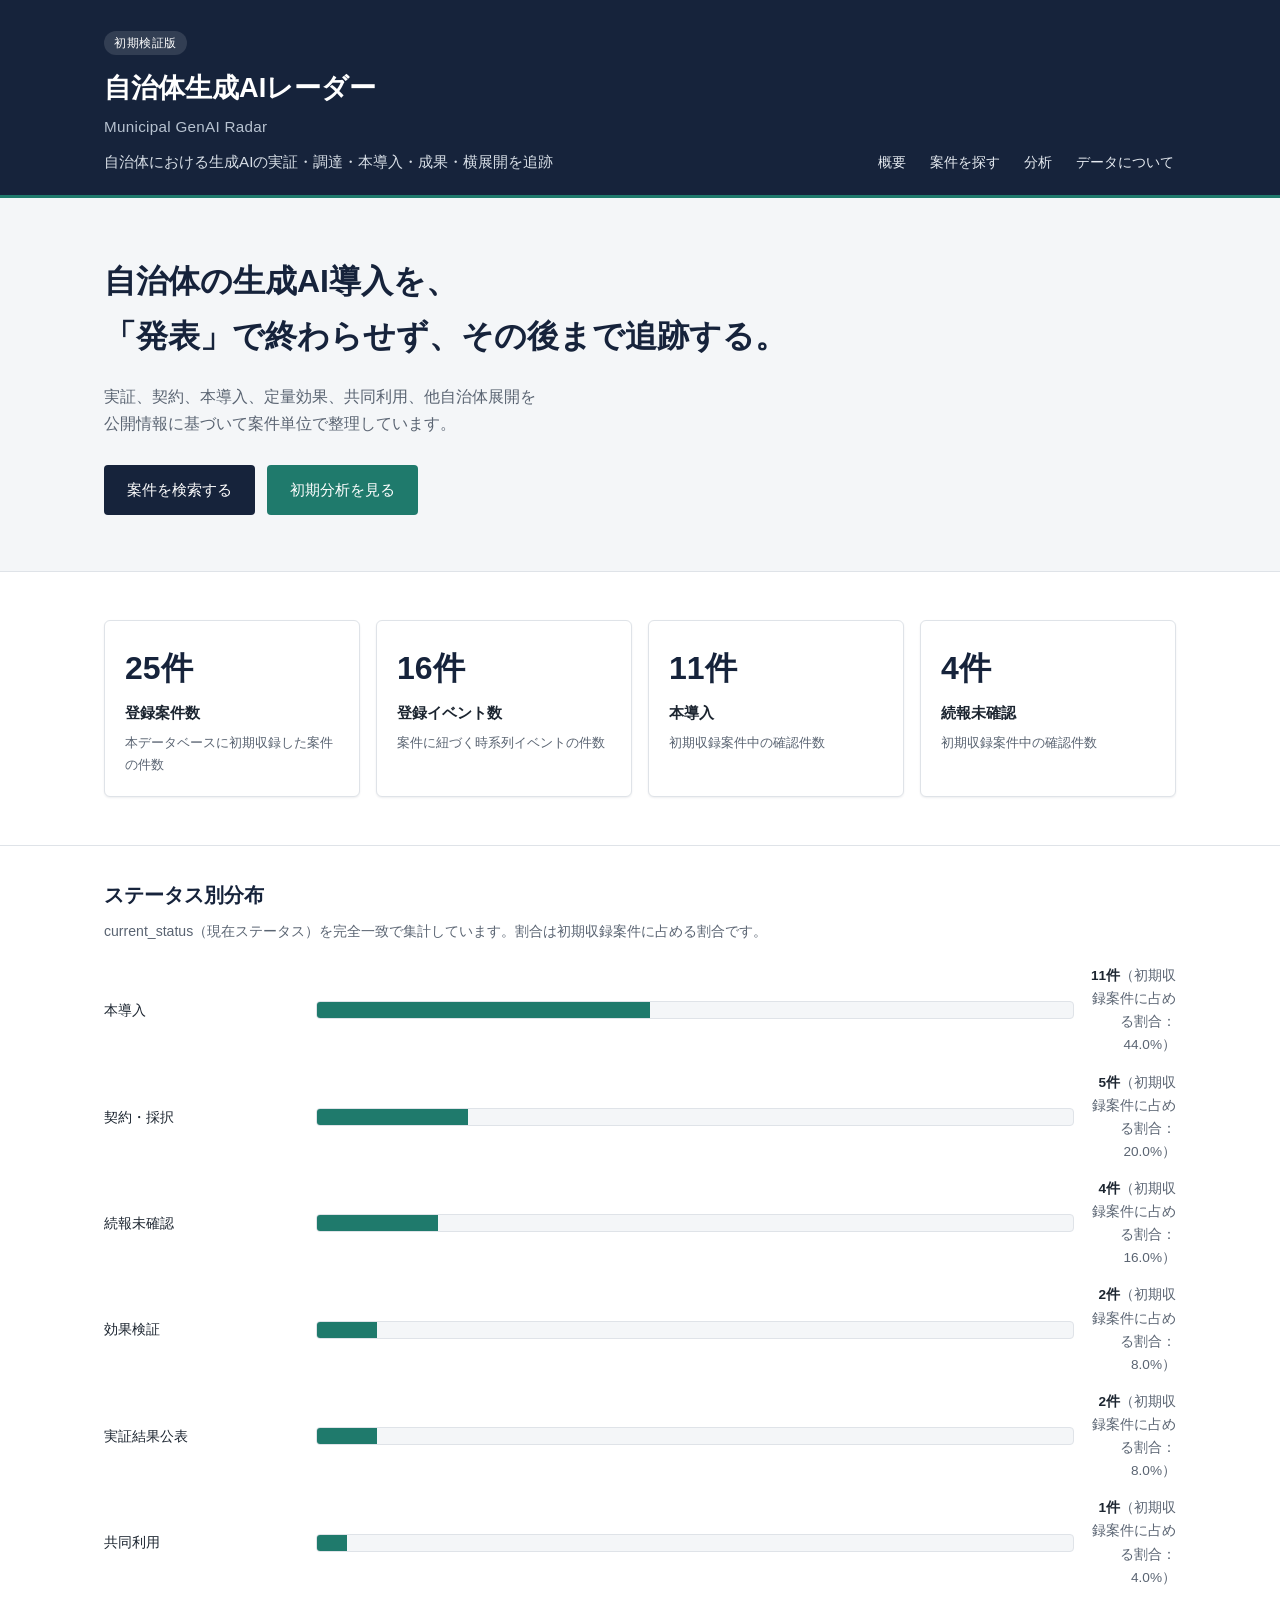
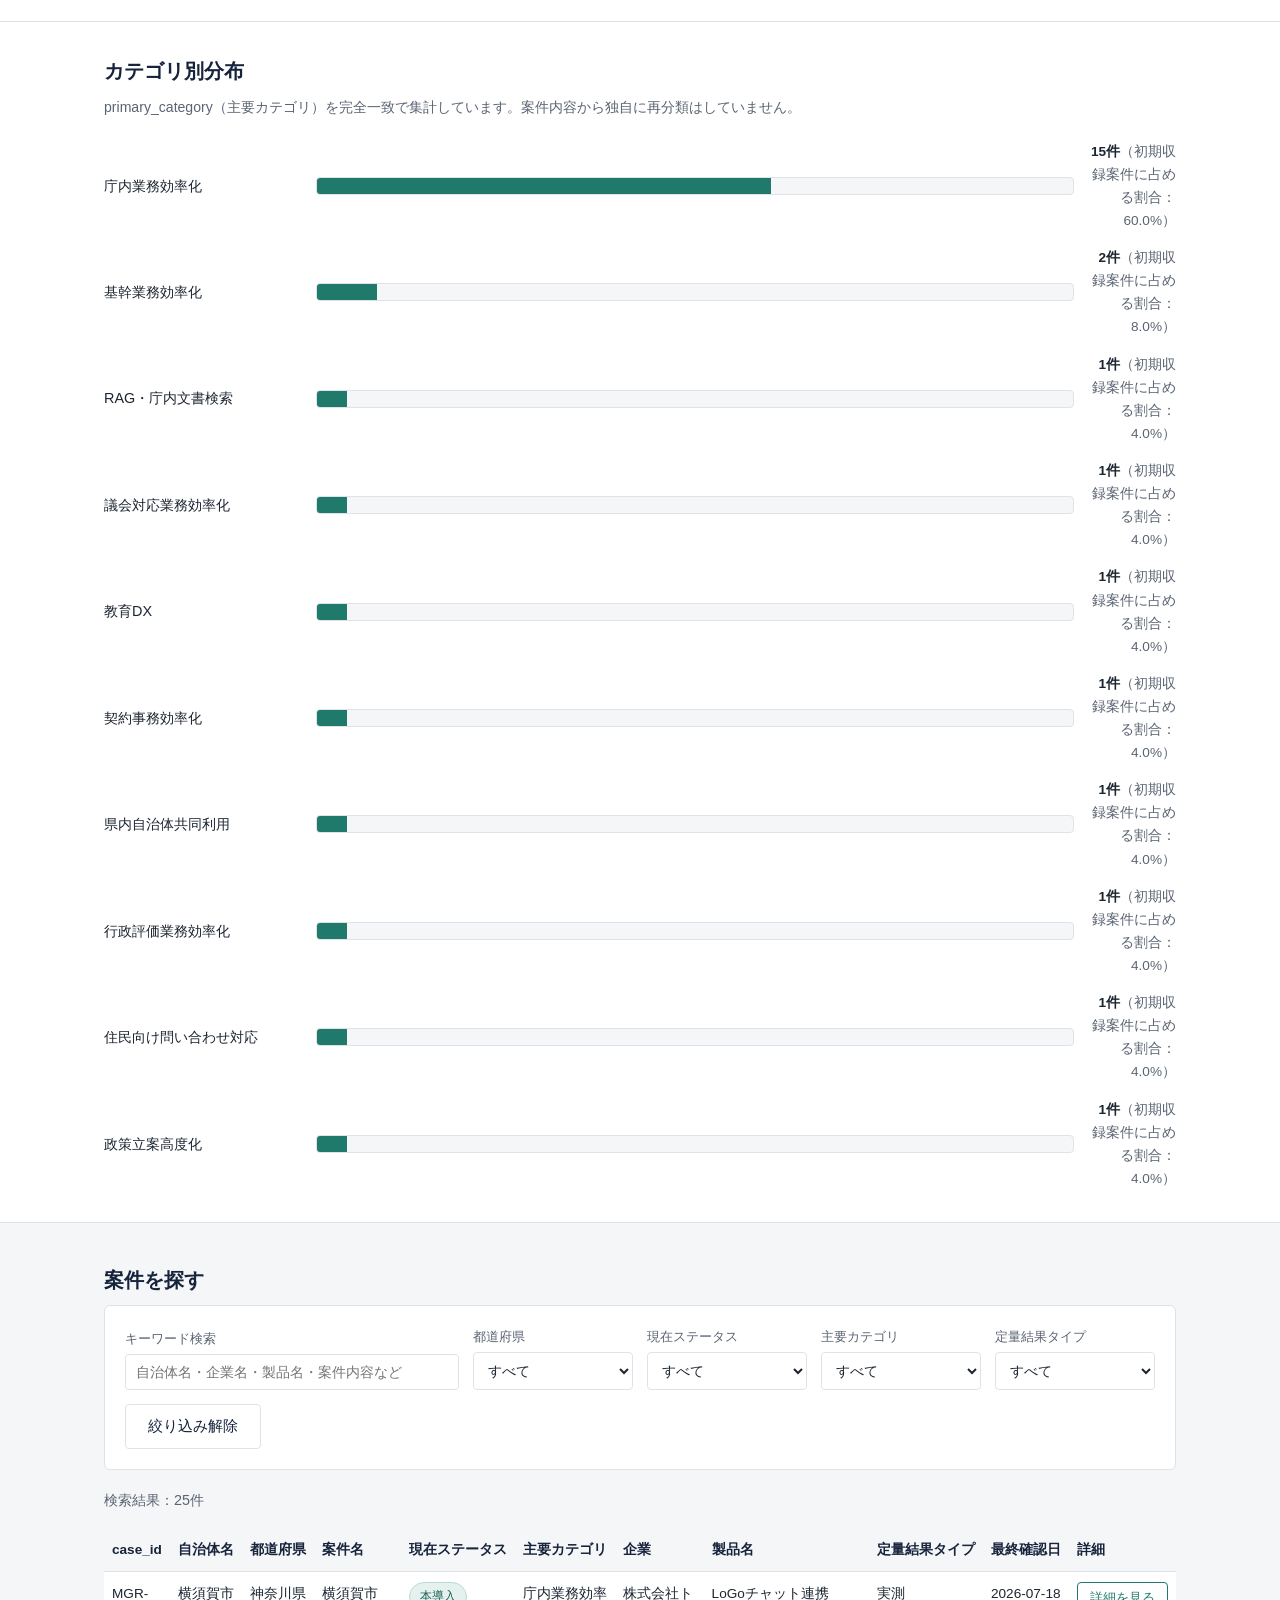
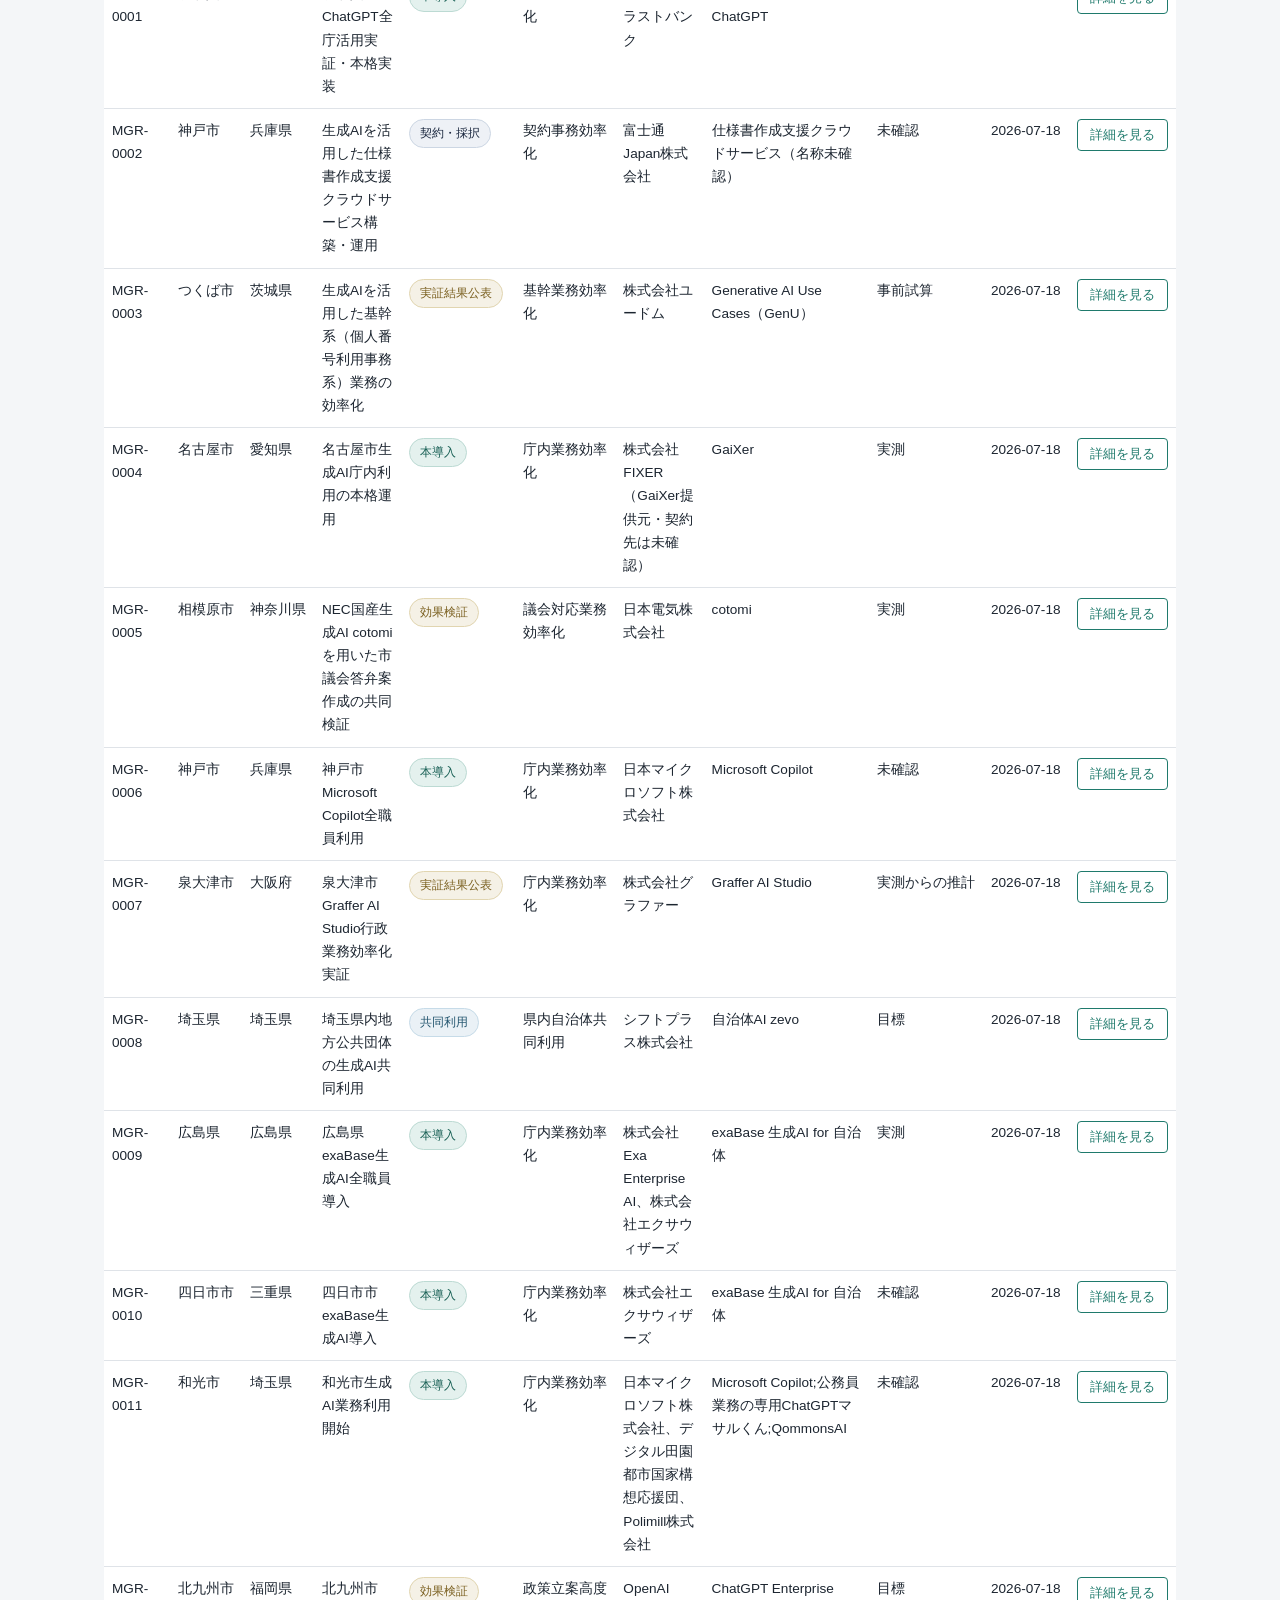
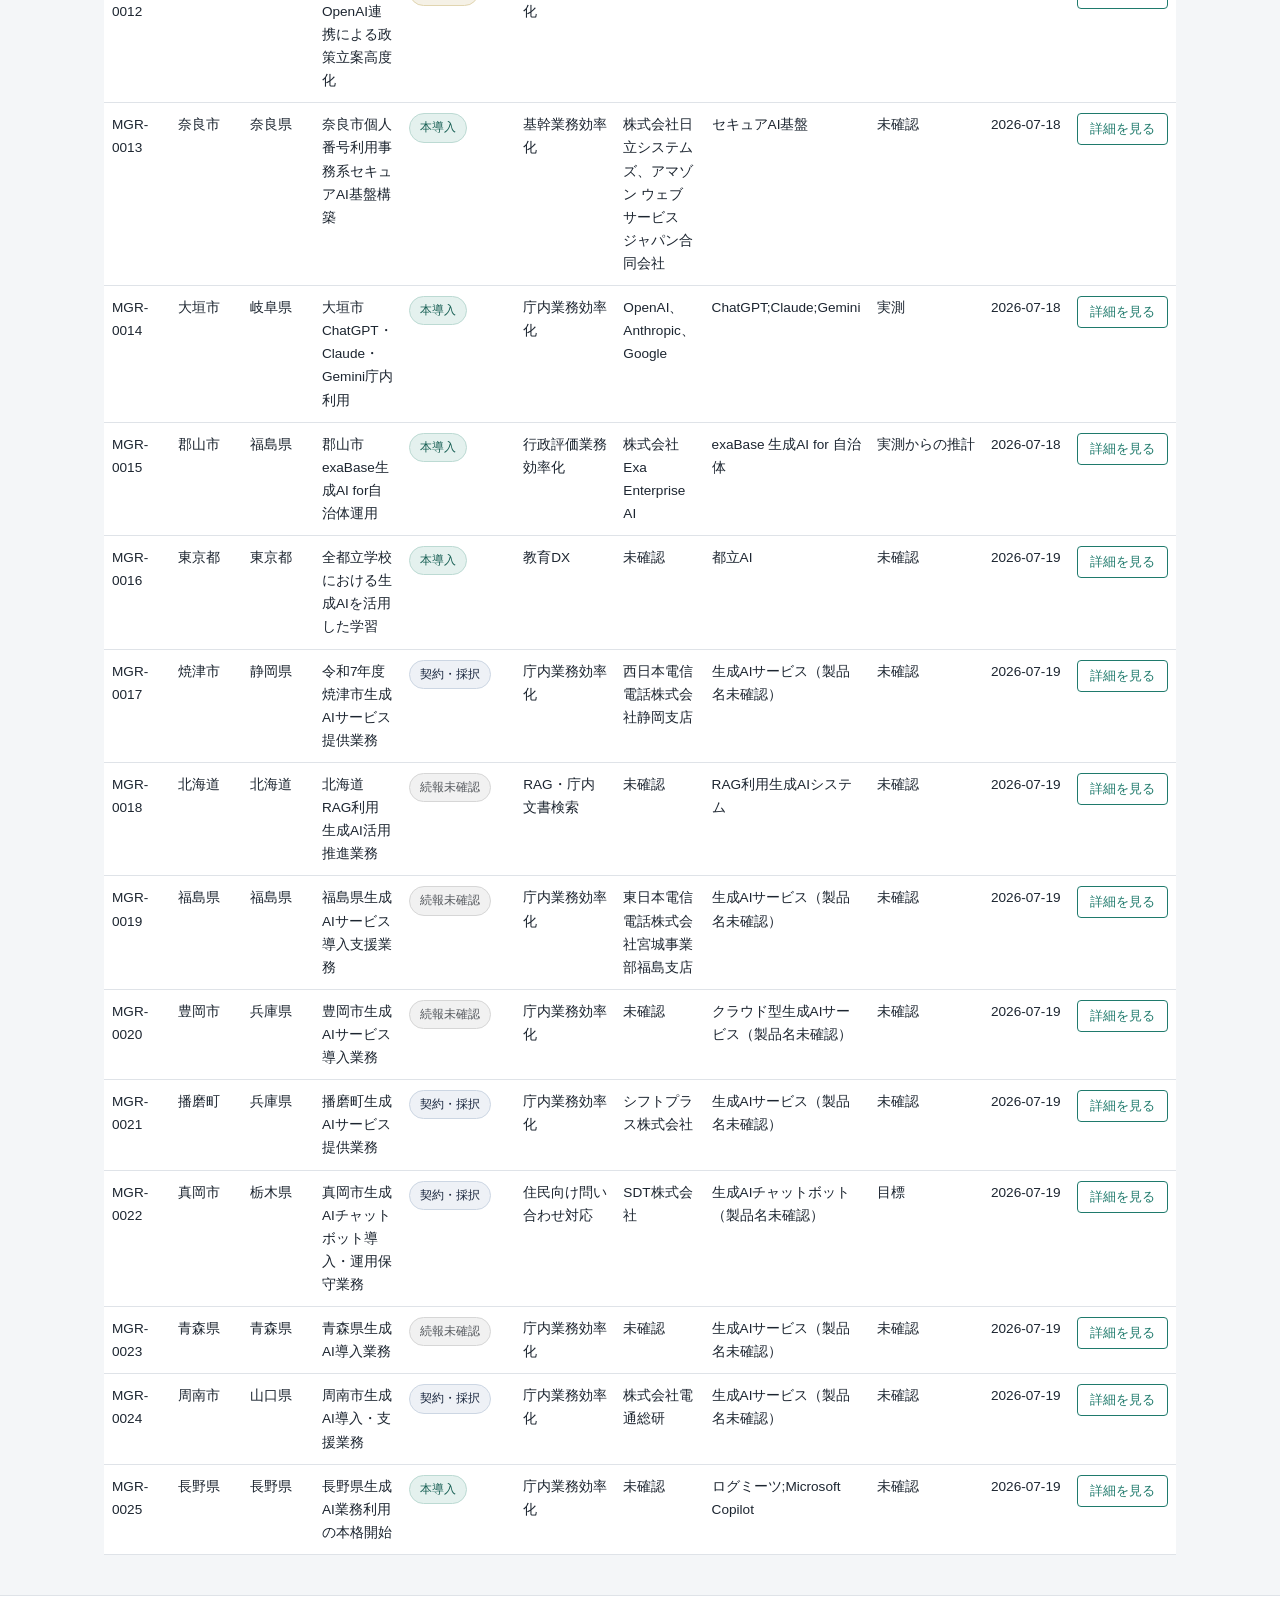
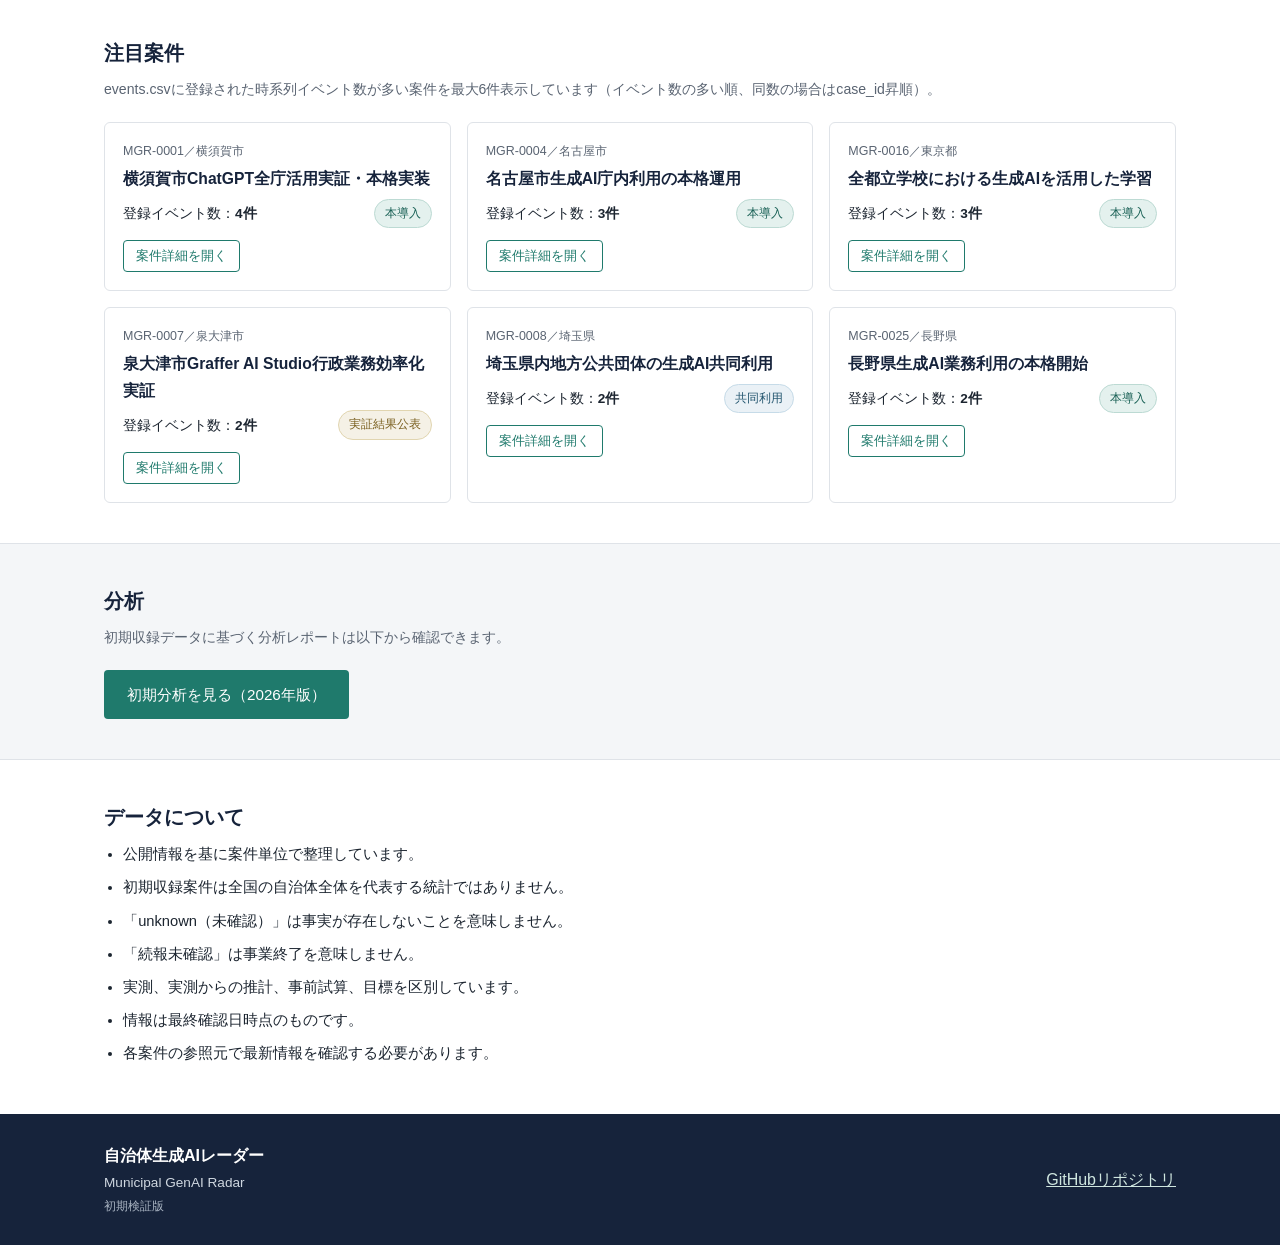
==== index.html @ 3db0f99a "Build initial municipal GenAI radar website" ====
<!DOCTYPE html>
<html lang="ja">
<head>
<meta charset="UTF-8">
<meta name="viewport" content="width=device-width, initial-scale=1.0">
<title>自治体生成AIレーダー（Municipal GenAI Radar）｜初期検証版</title>
<meta name="description" content="日本の自治体における生成AIの実証・調達・契約・本導入・定量効果・共同利用・続報を案件単位で追跡する公開データベース（初期検証版）">
<link rel="stylesheet" href="styles.css">
</head>
<body>

<a class="skip-link" href="#main">本文へスキップ</a>

<header class="site-header">
  <div class="header-inner">
    <div class="brand">
      <p class="brand-badge">初期検証版</p>
      <h1 class="brand-title">自治体生成AIレーダー</h1>
      <p class="brand-title-en">Municipal GenAI Radar</p>
      <p class="brand-subtitle">自治体における生成AIの実証・調達・本導入・成果・横展開を追跡</p>
    </div>
    <nav class="site-nav" aria-label="ページ内リンク">
      <ul>
        <li><a href="#overview">概要</a></li>
        <li><a href="#search">案件を探す</a></li>
        <li><a href="#analysis">分析</a></li>
        <li><a href="#about-data">データについて</a></li>
      </ul>
    </nav>
  </div>
</header>

<main id="main">

  <section class="hero" id="overview" aria-label="ヒーローエリア">
    <div class="section-inner">
      <h2 class="hero-heading">自治体の生成AI導入を、<br>「発表」で終わらせず、その後まで追跡する。</h2>
      <p class="hero-lead">実証、契約、本導入、定量効果、共同利用、他自治体展開を<br class="hero-lead-break">公開情報に基づいて案件単位で整理しています。</p>
      <div class="hero-actions">
        <a href="#search" class="btn btn-primary">案件を検索する</a>
        <a href="reports/2026-initial-analysis.md" class="btn btn-secondary">初期分析を見る</a>
      </div>
    </div>
  </section>

  <section class="summary" aria-label="サマリーカード">
    <div class="section-inner">
      <div class="status-banner" id="load-status" role="status" aria-live="polite">データを読み込んでいます</div>
      <div class="summary-grid" id="summary-grid" hidden>
        <div class="summary-card">
          <p class="summary-number" id="summary-case-count">–</p>
          <p class="summary-label">登録案件数</p>
          <p class="summary-desc">本データベースに初期収録した案件の件数</p>
        </div>
        <div class="summary-card">
          <p class="summary-number" id="summary-event-count">–</p>
          <p class="summary-label">登録イベント数</p>
          <p class="summary-desc">案件に紐づく時系列イベントの件数</p>
        </div>
        <div class="summary-card">
          <p class="summary-number" id="summary-adopted-count">–</p>
          <p class="summary-label">本導入</p>
          <p class="summary-desc">初期収録案件中の確認件数</p>
        </div>
        <div class="summary-card">
          <p class="summary-number" id="summary-unconfirmed-count">–</p>
          <p class="summary-label">続報未確認</p>
          <p class="summary-desc">初期収録案件中の確認件数</p>
        </div>
      </div>
    </div>
  </section>

  <section class="distribution" aria-label="ステータス別分布">
    <div class="section-inner">
      <h2 class="section-title">ステータス別分布</h2>
      <p class="section-note">current_status（現在ステータス）を完全一致で集計しています。割合は初期収録案件に占める割合です。</p>
      <div class="bar-list" id="status-distribution"></div>
    </div>
  </section>

  <section class="distribution" aria-label="カテゴリ別分布">
    <div class="section-inner">
      <h2 class="section-title">カテゴリ別分布</h2>
      <p class="section-note">primary_category（主要カテゴリ）を完全一致で集計しています。案件内容から独自に再分類はしていません。</p>
      <div class="bar-list" id="category-distribution"></div>
    </div>
  </section>

  <section class="search-section" id="search" aria-label="案件検索・絞り込み">
    <div class="section-inner">
      <h2 class="section-title">案件を探す</h2>
      <form id="filter-form" class="filter-form">
        <div class="filter-row">
          <div class="filter-field filter-field-wide">
            <label for="filter-keyword">キーワード検索</label>
            <input type="search" id="filter-keyword" name="keyword" placeholder="自治体名・企業名・製品名・案件内容など">
          </div>
          <div class="filter-field">
            <label for="filter-prefecture">都道府県</label>
            <select id="filter-prefecture" name="prefecture">
              <option value="">すべて</option>
            </select>
          </div>
          <div class="filter-field">
            <label for="filter-status">現在ステータス</label>
            <select id="filter-status" name="status">
              <option value="">すべて</option>
            </select>
          </div>
          <div class="filter-field">
            <label for="filter-category">主要カテゴリ</label>
            <select id="filter-category" name="category">
              <option value="">すべて</option>
            </select>
          </div>
          <div class="filter-field">
            <label for="filter-result-type">定量結果タイプ</label>
            <select id="filter-result-type" name="resultType">
              <option value="">すべて</option>
            </select>
          </div>
          <div class="filter-field filter-field-action">
            <button type="reset" id="filter-reset" class="btn btn-outline">絞り込み解除</button>
          </div>
        </div>
      </form>
      <p class="result-count" id="result-count" role="status" aria-live="polite"></p>

      <div id="case-list-wrapper">
        <table class="case-table" id="case-table">
          <caption class="visually-hidden">案件一覧</caption>
          <thead>
            <tr>
              <th scope="col">case_id</th>
              <th scope="col">自治体名</th>
              <th scope="col">都道府県</th>
              <th scope="col">案件名</th>
              <th scope="col">現在ステータス</th>
              <th scope="col">主要カテゴリ</th>
              <th scope="col">企業</th>
              <th scope="col">製品名</th>
              <th scope="col">定量結果タイプ</th>
              <th scope="col">最終確認日</th>
              <th scope="col">詳細</th>
            </tr>
          </thead>
          <tbody id="case-table-body"></tbody>
        </table>
        <div class="case-cards" id="case-cards"></div>
      </div>
    </div>
  </section>

  <section class="highlights" aria-label="注目案件">
    <div class="section-inner">
      <h2 class="section-title">注目案件</h2>
      <p class="section-note">events.csvに登録された時系列イベント数が多い案件を最大6件表示しています（イベント数の多い順、同数の場合はcase_id昇順）。</p>
      <div class="highlight-grid" id="highlight-grid"></div>
    </div>
  </section>

  <section class="analysis-link" id="analysis" aria-label="分析">
    <div class="section-inner">
      <h2 class="section-title">分析</h2>
      <p class="section-note">初期収録データに基づく分析レポートは以下から確認できます。</p>
      <a href="reports/2026-initial-analysis.md" class="btn btn-secondary">初期分析を見る（2026年版）</a>
    </div>
  </section>

  <section class="about-data" id="about-data" aria-label="データについて">
    <div class="section-inner">
      <h2 class="section-title">データについて</h2>
      <ul class="about-list">
        <li>公開情報を基に案件単位で整理しています。</li>
        <li>初期収録案件は全国の自治体全体を代表する統計ではありません。</li>
        <li>「unknown（未確認）」は事実が存在しないことを意味しません。</li>
        <li>「続報未確認」は事業終了を意味しません。</li>
        <li>実測、実測からの推計、事前試算、目標を区別しています。</li>
        <li>情報は最終確認日時点のものです。</li>
        <li>各案件の参照元で最新情報を確認する必要があります。</li>
      </ul>
    </div>
  </section>

</main>

<footer class="site-footer">
  <div class="section-inner footer-inner">
    <div>
      <p class="footer-title">自治体生成AIレーダー</p>
      <p class="footer-title-en">Municipal GenAI Radar</p>
      <p class="footer-badge">初期検証版</p>
    </div>
    <a href="https://github.com/pipimanon1-cpu/municipal-genai-radar" target="_blank" rel="noopener noreferrer">GitHubリポジトリ</a>
  </div>
</footer>

<div class="modal-overlay" id="modal-overlay" hidden>
  <div class="modal" id="modal" role="dialog" aria-modal="true" aria-labelledby="modal-title">
    <button type="button" class="modal-close" id="modal-close" aria-label="閉じる">×</button>
    <div id="modal-content"></div>
  </div>
</div>

<script src="app.js"></script>
</body>
</html>
---- styles.css ----
/* 自治体生成AIレーダー styles */

:root {
  --color-navy: #16233b;
  --color-navy-soft: #2a3b56;
  --color-bg: #ffffff;
  --color-bg-alt: #f4f6f8;
  --color-border: #dfe3e8;
  --color-text: #1c2530;
  --color-text-muted: #5a6472;
  --color-accent: #1f7a6c;
  --color-accent-soft: #e4f1ee;
  --radius-sm: 4px;
  --radius-md: 6px;
  --shadow-sm: 0 1px 2px rgba(22, 35, 59, 0.08);
  --font-base: -apple-system, BlinkMacSystemFont, "Segoe UI", "Hiragino Kaku Gothic ProN",
    "Hiragino Sans", "Yu Gothic UI", "Yu Gothic", Meiryo, sans-serif;
}

* {
  box-sizing: border-box;
}

html {
  scroll-behavior: smooth;
}

body {
  margin: 0;
  font-family: var(--font-base);
  color: var(--color-text);
  background: var(--color-bg);
  line-height: 1.7;
  -webkit-font-smoothing: antialiased;
}

.section-inner {
  max-width: 1120px;
  margin: 0 auto;
  padding: 0 24px;
}

.visually-hidden {
  position: absolute;
  width: 1px;
  height: 1px;
  overflow: hidden;
  clip: rect(0 0 0 0);
  white-space: nowrap;
}

.skip-link {
  position: absolute;
  left: -999px;
  top: 0;
  background: var(--color-navy);
  color: #fff;
  padding: 8px 16px;
  z-index: 1000;
}

.skip-link:focus {
  left: 8px;
  top: 8px;
}

a {
  color: var(--color-accent);
}

a:focus-visible,
button:focus-visible,
input:focus-visible,
select:focus-visible {
  outline: 3px solid var(--color-accent);
  outline-offset: 2px;
}

/* Header */

.site-header {
  background: var(--color-navy);
  color: #fff;
  border-bottom: 3px solid var(--color-accent);
}

.header-inner {
  max-width: 1120px;
  margin: 0 auto;
  padding: 28px 24px 20px;
  display: flex;
  flex-wrap: wrap;
  justify-content: space-between;
  align-items: flex-end;
  gap: 16px;
}

.brand-badge {
  display: inline-block;
  font-size: 0.75rem;
  letter-spacing: 0.05em;
  background: rgba(255, 255, 255, 0.12);
  color: #fff;
  padding: 2px 10px;
  border-radius: 999px;
  margin: 0 0 10px;
}

.brand-title {
  margin: 0;
  font-size: 1.7rem;
  font-weight: 700;
}

.brand-title-en {
  margin: 2px 0 0;
  font-size: 0.95rem;
  color: #b7c2d0;
  letter-spacing: 0.02em;
}

.brand-subtitle {
  margin: 10px 0 0;
  font-size: 0.95rem;
  color: #d7dee6;
}

.site-nav ul {
  list-style: none;
  display: flex;
  flex-wrap: wrap;
  gap: 6px 20px;
  margin: 0;
  padding: 0;
}

.site-nav a {
  color: #e6ebf1;
  text-decoration: none;
  font-size: 0.9rem;
  padding: 6px 2px;
  border-bottom: 2px solid transparent;
}

.site-nav a:hover,
.site-nav a:focus-visible {
  color: #fff;
  border-bottom-color: var(--color-accent);
}

/* Hero */

.hero {
  background: var(--color-bg-alt);
  padding: 56px 0;
  border-bottom: 1px solid var(--color-border);
}

.hero-heading {
  margin: 0 0 20px;
  font-size: clamp(1.4rem, 2.6vw, 2rem);
  color: var(--color-navy);
  font-weight: 700;
}

.hero-lead {
  margin: 0 0 28px;
  color: var(--color-text-muted);
  font-size: 1rem;
  max-width: 46em;
}

.hero-actions {
  display: flex;
  flex-wrap: wrap;
  gap: 12px;
}

.btn {
  display: inline-block;
  text-decoration: none;
  font-size: 0.95rem;
  padding: 11px 22px;
  border-radius: var(--radius-sm);
  border: 1px solid transparent;
  cursor: pointer;
  font-family: inherit;
}

.btn-primary {
  background: var(--color-navy);
  color: #fff;
}

.btn-primary:hover {
  background: var(--color-navy-soft);
}

.btn-secondary {
  background: var(--color-accent);
  color: #fff;
}

.btn-secondary:hover {
  background: #175f54;
}

.btn-outline {
  background: #fff;
  color: var(--color-navy);
  border: 1px solid var(--color-border);
}

.btn-outline:hover {
  border-color: var(--color-navy);
}

/* Summary */

.summary {
  padding: 48px 0 8px;
}

.status-banner {
  text-align: center;
  color: var(--color-text-muted);
  padding: 24px 0;
}

.status-banner.is-error {
  color: #7a2b1f;
  background: #fbecea;
  border: 1px solid #e6b8ae;
  border-radius: var(--radius-md);
  padding: 16px;
  white-space: pre-line;
}

.summary-grid {
  display: grid;
  grid-template-columns: repeat(4, 1fr);
  gap: 16px;
  margin-bottom: 40px;
}

.summary-card {
  background: #fff;
  border: 1px solid var(--color-border);
  border-radius: var(--radius-md);
  padding: 20px;
  box-shadow: var(--shadow-sm);
}

.summary-number {
  margin: 0;
  font-size: 2rem;
  font-weight: 700;
  color: var(--color-navy);
}

.summary-label {
  margin: 4px 0 0;
  font-weight: 600;
  font-size: 0.95rem;
}

.summary-desc {
  margin: 6px 0 0;
  font-size: 0.82rem;
  color: var(--color-text-muted);
}

/* Section titles */

.section-title {
  font-size: 1.25rem;
  color: var(--color-navy);
  margin: 0 0 8px;
}

.section-note {
  margin: 0 0 20px;
  color: var(--color-text-muted);
  font-size: 0.88rem;
}

.distribution {
  padding: 32px 0;
  border-top: 1px solid var(--color-border);
}

/* Bar list (CSS-only bar chart) */

.bar-list {
  display: flex;
  flex-direction: column;
  gap: 14px;
}

.bar-row {
  display: grid;
  grid-template-columns: 200px 1fr 90px;
  align-items: center;
  gap: 12px;
}

.bar-row-label {
  font-size: 0.9rem;
  color: var(--color-text);
  overflow-wrap: anywhere;
}

.bar-track {
  background: var(--color-bg-alt);
  border-radius: var(--radius-sm);
  height: 18px;
  overflow: hidden;
  border: 1px solid var(--color-border);
}

.bar-fill {
  height: 100%;
  background: var(--color-accent);
}

.bar-row-value {
  font-size: 0.85rem;
  color: var(--color-text-muted);
  text-align: right;
}

.bar-row-value strong {
  color: var(--color-text);
  font-weight: 600;
}

/* Search / filter */

.search-section {
  padding: 40px 0;
  border-top: 1px solid var(--color-border);
  background: var(--color-bg-alt);
}

.filter-form {
  background: #fff;
  border: 1px solid var(--color-border);
  border-radius: var(--radius-md);
  padding: 20px;
}

.filter-row {
  display: grid;
  grid-template-columns: repeat(auto-fit, minmax(160px, 1fr));
  gap: 14px;
  align-items: end;
}

.filter-field-wide {
  grid-column: span 2;
}

.filter-field label {
  display: block;
  font-size: 0.8rem;
  color: var(--color-text-muted);
  margin-bottom: 4px;
}

.filter-field input,
.filter-field select {
  width: 100%;
  padding: 9px 10px;
  border: 1px solid var(--color-border);
  border-radius: var(--radius-sm);
  font-size: 0.9rem;
  font-family: inherit;
  background: #fff;
  color: var(--color-text);
}

.filter-field-action {
  display: flex;
}

.result-count {
  margin: 18px 0 0;
  font-size: 0.9rem;
  color: var(--color-text-muted);
}

/* Case table */

#case-list-wrapper {
  margin-top: 16px;
}

.case-table {
  width: 100%;
  border-collapse: collapse;
  background: #fff;
  font-size: 0.85rem;
}

.case-table caption {
  text-align: left;
}

.case-table th,
.case-table td {
  border-bottom: 1px solid var(--color-border);
  padding: 10px 8px;
  text-align: left;
  vertical-align: top;
}

.case-table th {
  background: var(--color-bg-alt);
  color: var(--color-navy);
  font-weight: 600;
  white-space: nowrap;
}

.case-table tbody tr:hover {
  background: var(--color-bg-alt);
}

.case-cards {
  display: none;
}

.detail-btn {
  background: #fff;
  border: 1px solid var(--color-accent);
  color: var(--color-accent);
  border-radius: var(--radius-sm);
  padding: 6px 12px;
  font-size: 0.82rem;
  cursor: pointer;
  white-space: nowrap;
}

.detail-btn:hover {
  background: var(--color-accent-soft);
}

/* Status badge */

.status-badge {
  display: inline-block;
  font-size: 0.78rem;
  padding: 3px 10px;
  border-radius: 999px;
  border: 1px solid var(--color-border);
  background: var(--color-bg-alt);
  color: var(--color-text);
  white-space: nowrap;
}

.status-badge.status-adopted {
  background: #e4f1ee;
  border-color: #bcdad3;
  color: #175f54;
}

.status-badge.status-contracted {
  background: #eef1f6;
  border-color: #ccd6e3;
  color: var(--color-navy);
}

.status-badge.status-pilot {
  background: #f5f1e6;
  border-color: #e1d5b0;
  color: #7a5f1f;
}

.status-badge.status-followup {
  background: #f1f1f1;
  border-color: #d6d6d6;
  color: #55595e;
}

.status-badge.status-shared {
  background: #eaf1f6;
  border-color: #c6dbe8;
  color: #24566f;
}

/* Highlights */

.highlights {
  padding: 40px 0;
  border-top: 1px solid var(--color-border);
}

.highlight-grid {
  display: grid;
  grid-template-columns: repeat(auto-fill, minmax(260px, 1fr));
  gap: 16px;
}

.highlight-card {
  border: 1px solid var(--color-border);
  border-radius: var(--radius-md);
  padding: 18px;
  background: #fff;
}

.highlight-card-id {
  font-size: 0.78rem;
  color: var(--color-text-muted);
  margin: 0 0 4px;
}

.highlight-card-title {
  margin: 0 0 6px;
  font-weight: 600;
  font-size: 0.98rem;
  color: var(--color-navy);
}

.highlight-card-muni {
  margin: 0 0 10px;
  color: var(--color-text-muted);
  font-size: 0.85rem;
}

.highlight-card-meta {
  display: flex;
  justify-content: space-between;
  align-items: center;
  gap: 8px;
  margin-bottom: 12px;
  font-size: 0.85rem;
}

/* Analysis link section */

.analysis-link {
  padding: 40px 0;
  border-top: 1px solid var(--color-border);
  background: var(--color-bg-alt);
}

/* About data */

.about-data {
  padding: 40px 0;
  border-top: 1px solid var(--color-border);
}

.about-list {
  margin: 0;
  padding-left: 1.3em;
  color: var(--color-text);
  font-size: 0.92rem;
}

.about-list li {
  margin-bottom: 8px;
}

/* Footer */

.site-footer {
  background: var(--color-navy);
  color: #cfd7e0;
  padding: 28px 0;
}

.footer-inner {
  display: flex;
  flex-wrap: wrap;
  justify-content: space-between;
  align-items: center;
  gap: 12px;
}

.footer-title {
  margin: 0;
  color: #fff;
  font-weight: 700;
}

.footer-title-en {
  margin: 2px 0;
  font-size: 0.85rem;
}

.footer-badge {
  margin: 0;
  font-size: 0.78rem;
  color: #a9b4c2;
}

.site-footer a {
  color: #cfe6df;
}

/* Modal */

.modal-overlay {
  position: fixed;
  inset: 0;
  background: rgba(22, 35, 59, 0.55);
  display: flex;
  align-items: flex-start;
  justify-content: center;
  padding: 40px 16px;
  overflow-y: auto;
  z-index: 500;
}

.modal-overlay[hidden] {
  display: none;
}

.modal {
  background: #fff;
  border-radius: var(--radius-md);
  max-width: 720px;
  width: 100%;
  padding: 28px;
  position: relative;
  box-shadow: 0 4px 18px rgba(22, 35, 59, 0.2);
}

.modal-close {
  position: absolute;
  top: 14px;
  right: 14px;
  background: none;
  border: none;
  font-size: 1.4rem;
  line-height: 1;
  cursor: pointer;
  color: var(--color-text-muted);
  padding: 6px;
}

.modal-close:hover {
  color: var(--color-text);
}

.detail-title {
  margin: 0 0 4px;
  color: var(--color-navy);
  font-size: 1.2rem;
  padding-right: 30px;
}

.detail-id {
  margin: 0 0 20px;
  color: var(--color-text-muted);
  font-size: 0.85rem;
}

.detail-grid {
  display: grid;
  grid-template-columns: 160px 1fr;
  gap: 8px 16px;
  font-size: 0.9rem;
  margin-bottom: 24px;
}

.detail-grid dt {
  color: var(--color-text-muted);
  font-weight: 600;
}

.detail-grid dd {
  margin: 0;
}

.detail-section-title {
  font-size: 1rem;
  color: var(--color-navy);
  margin: 24px 0 10px;
  border-top: 1px solid var(--color-border);
  padding-top: 16px;
}

.source-links {
  list-style: none;
  padding: 0;
  margin: 0;
}

.source-links li {
  margin-bottom: 6px;
  font-size: 0.88rem;
}

/* Timeline */

.timeline-list {
  list-style: none;
  margin: 0;
  padding: 0;
  border-left: 2px solid var(--color-border);
}

.timeline-item {
  padding: 4px 0 16px 18px;
  position: relative;
}

.timeline-item::before {
  content: "";
  position: absolute;
  left: -6px;
  top: 8px;
  width: 10px;
  height: 10px;
  border-radius: 50%;
  background: var(--color-accent);
}

.timeline-date {
  font-size: 0.8rem;
  color: var(--color-text-muted);
  font-weight: 600;
}

.timeline-type {
  display: inline-block;
  font-size: 0.75rem;
  background: var(--color-bg-alt);
  border: 1px solid var(--color-border);
  border-radius: var(--radius-sm);
  padding: 1px 8px;
  margin-left: 8px;
}

.timeline-title {
  margin: 4px 0 2px;
  font-weight: 600;
  font-size: 0.92rem;
}

.timeline-summary {
  margin: 0 0 4px;
  font-size: 0.87rem;
  color: var(--color-text);
}

.timeline-org {
  margin: 0;
  font-size: 0.8rem;
  color: var(--color-text-muted);
}

.timeline-empty {
  color: var(--color-text-muted);
  font-size: 0.9rem;
}

/* Responsive */

@media (max-width: 860px) {
  .summary-grid {
    grid-template-columns: repeat(2, 1fr);
  }

  .bar-row {
    grid-template-columns: 140px 1fr 70px;
  }

  .detail-grid {
    grid-template-columns: 130px 1fr;
  }
}

@media (max-width: 720px) {
  .case-table {
    display: none;
  }

  .case-cards {
    display: flex;
    flex-direction: column;
    gap: 14px;
  }

  .case-card {
    border: 1px solid var(--color-border);
    border-radius: var(--radius-md);
    background: #fff;
    padding: 16px;
  }

  .case-card-title {
    font-weight: 600;
    color: var(--color-navy);
    margin: 4px 0 8px;
  }

  .case-card-id {
    font-size: 0.78rem;
    color: var(--color-text-muted);
  }

  .case-card-row {
    display: flex;
    justify-content: space-between;
    gap: 8px;
    font-size: 0.85rem;
    padding: 4px 0;
    border-top: 1px dashed var(--color-border);
  }

  .case-card-label {
    color: var(--color-text-muted);
  }

  .case-card-actions {
    margin-top: 10px;
  }
}

@media (max-width: 600px) {
  .summary-grid {
    grid-template-columns: 1fr;
  }

  .filter-field-wide {
    grid-column: span 1;
  }

  .header-inner {
    align-items: flex-start;
  }

  .bar-row {
    grid-template-columns: 1fr;
    row-gap: 4px;
  }

  .bar-row-value {
    text-align: left;
  }
}
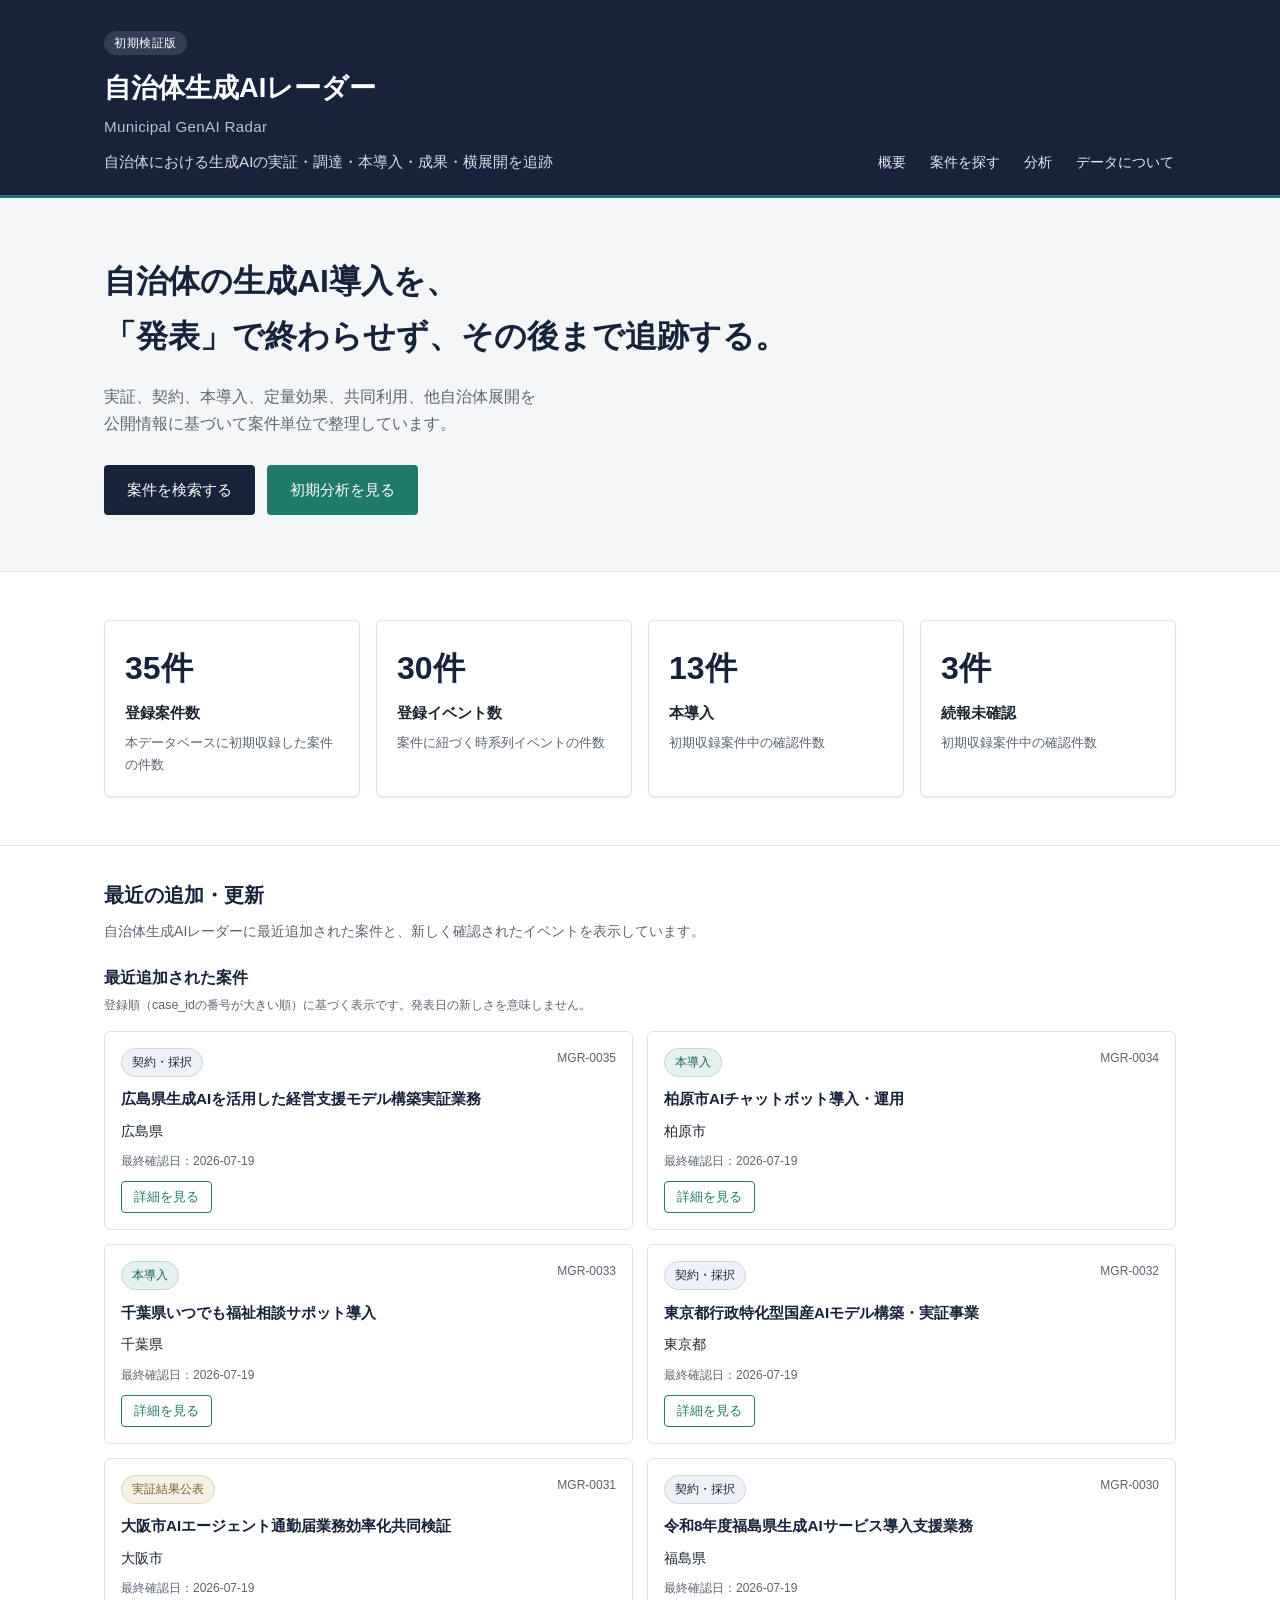
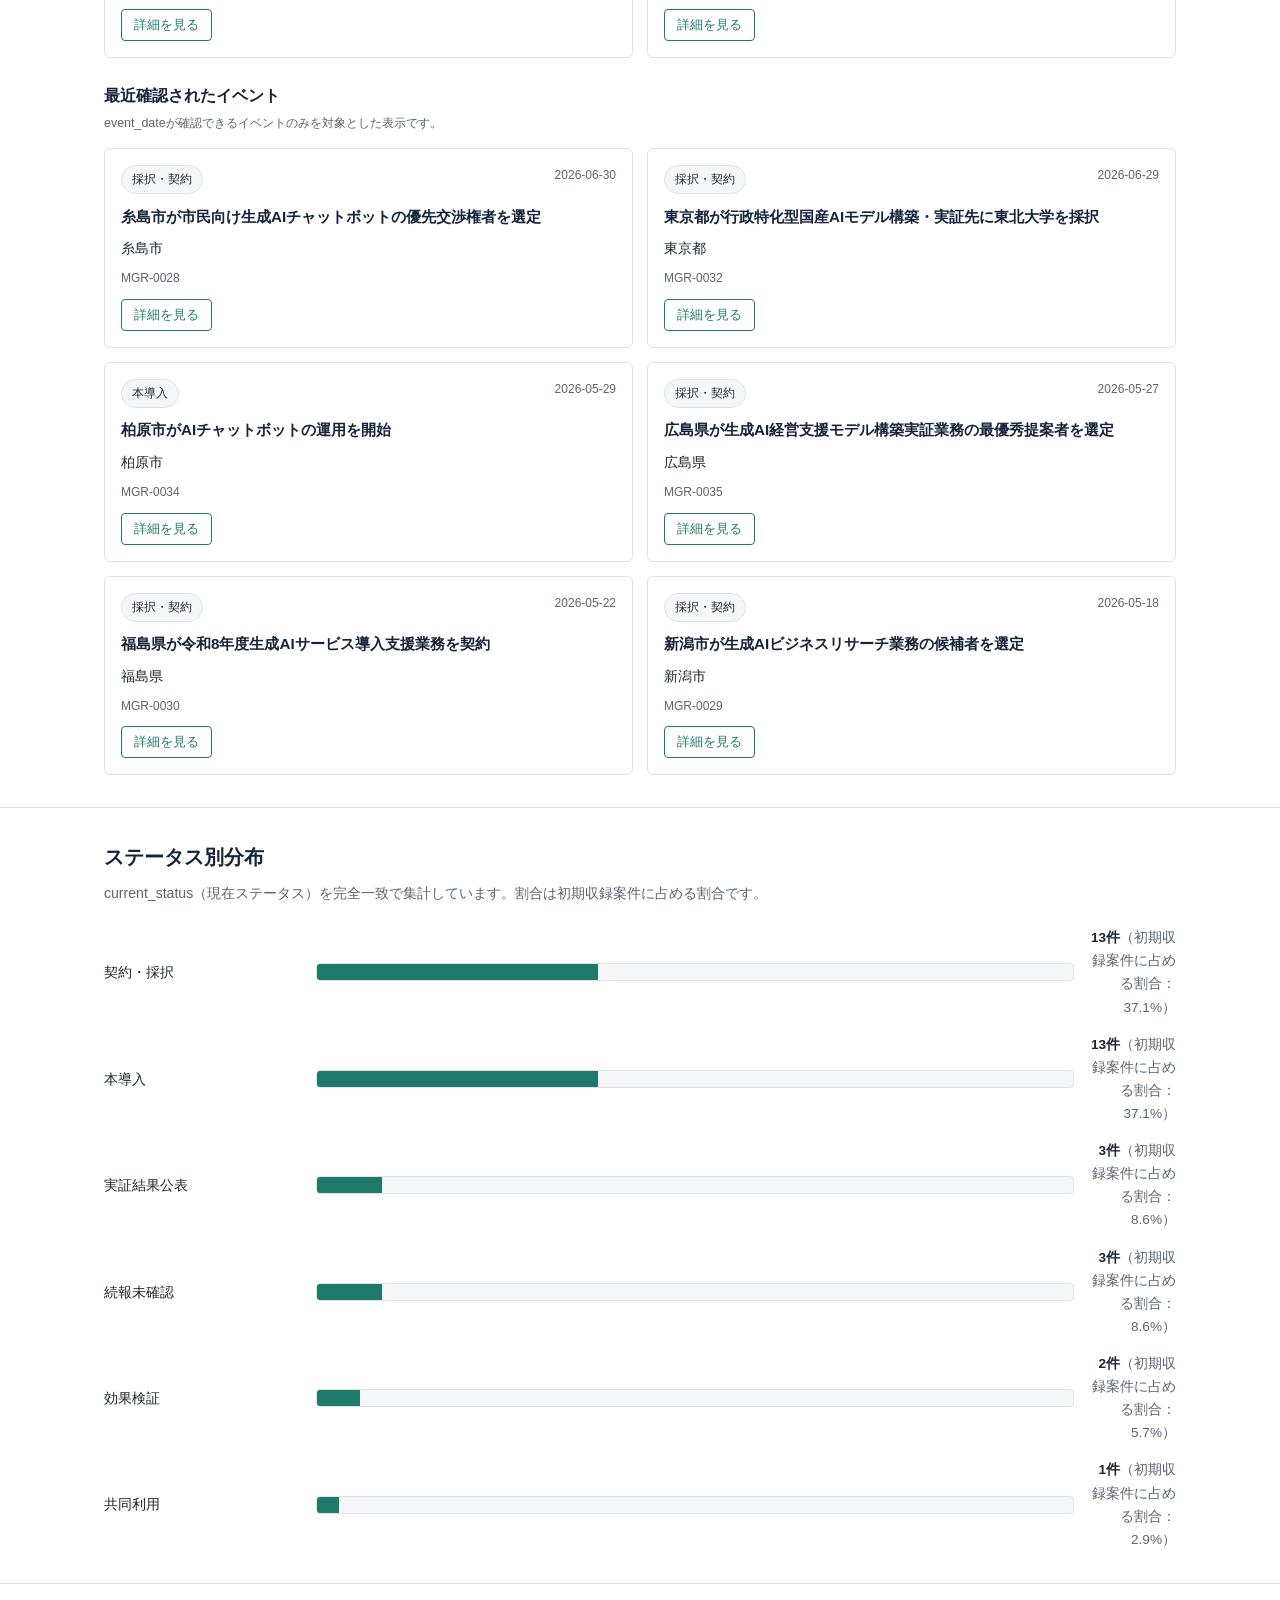
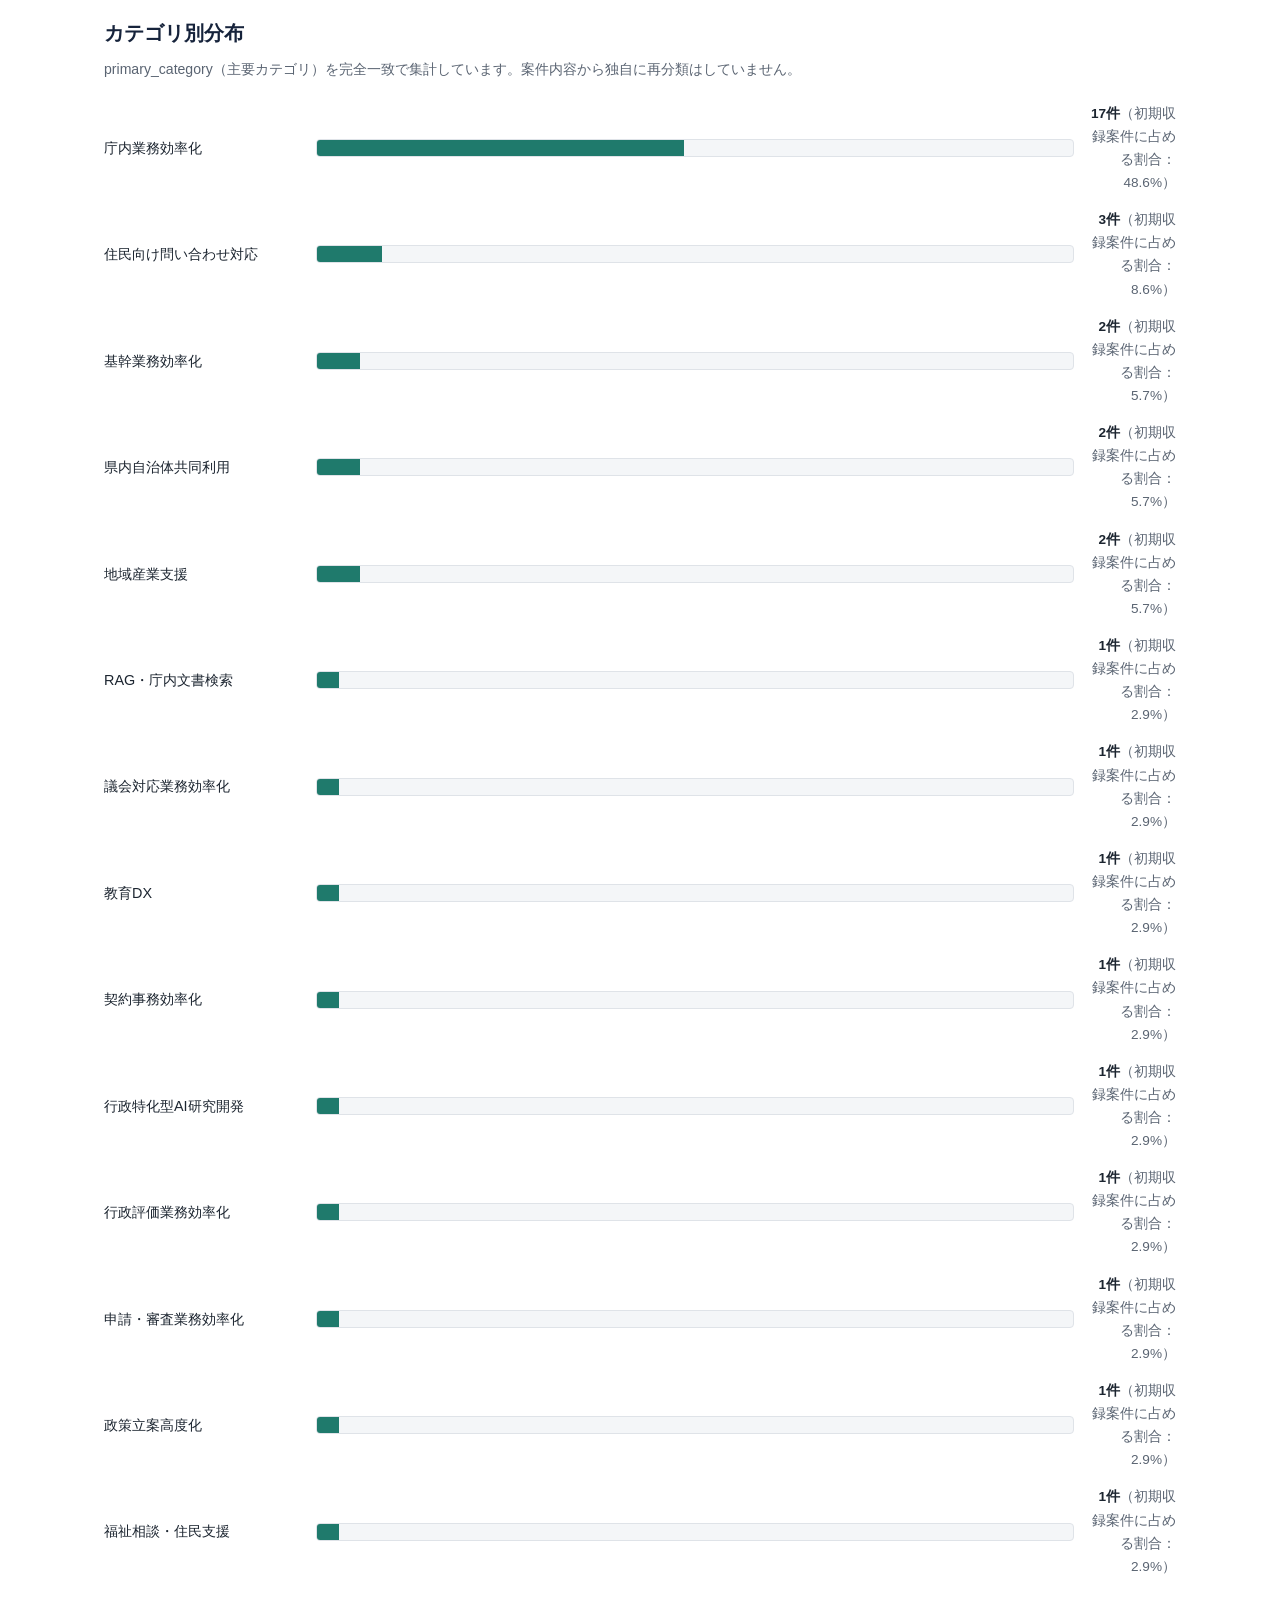
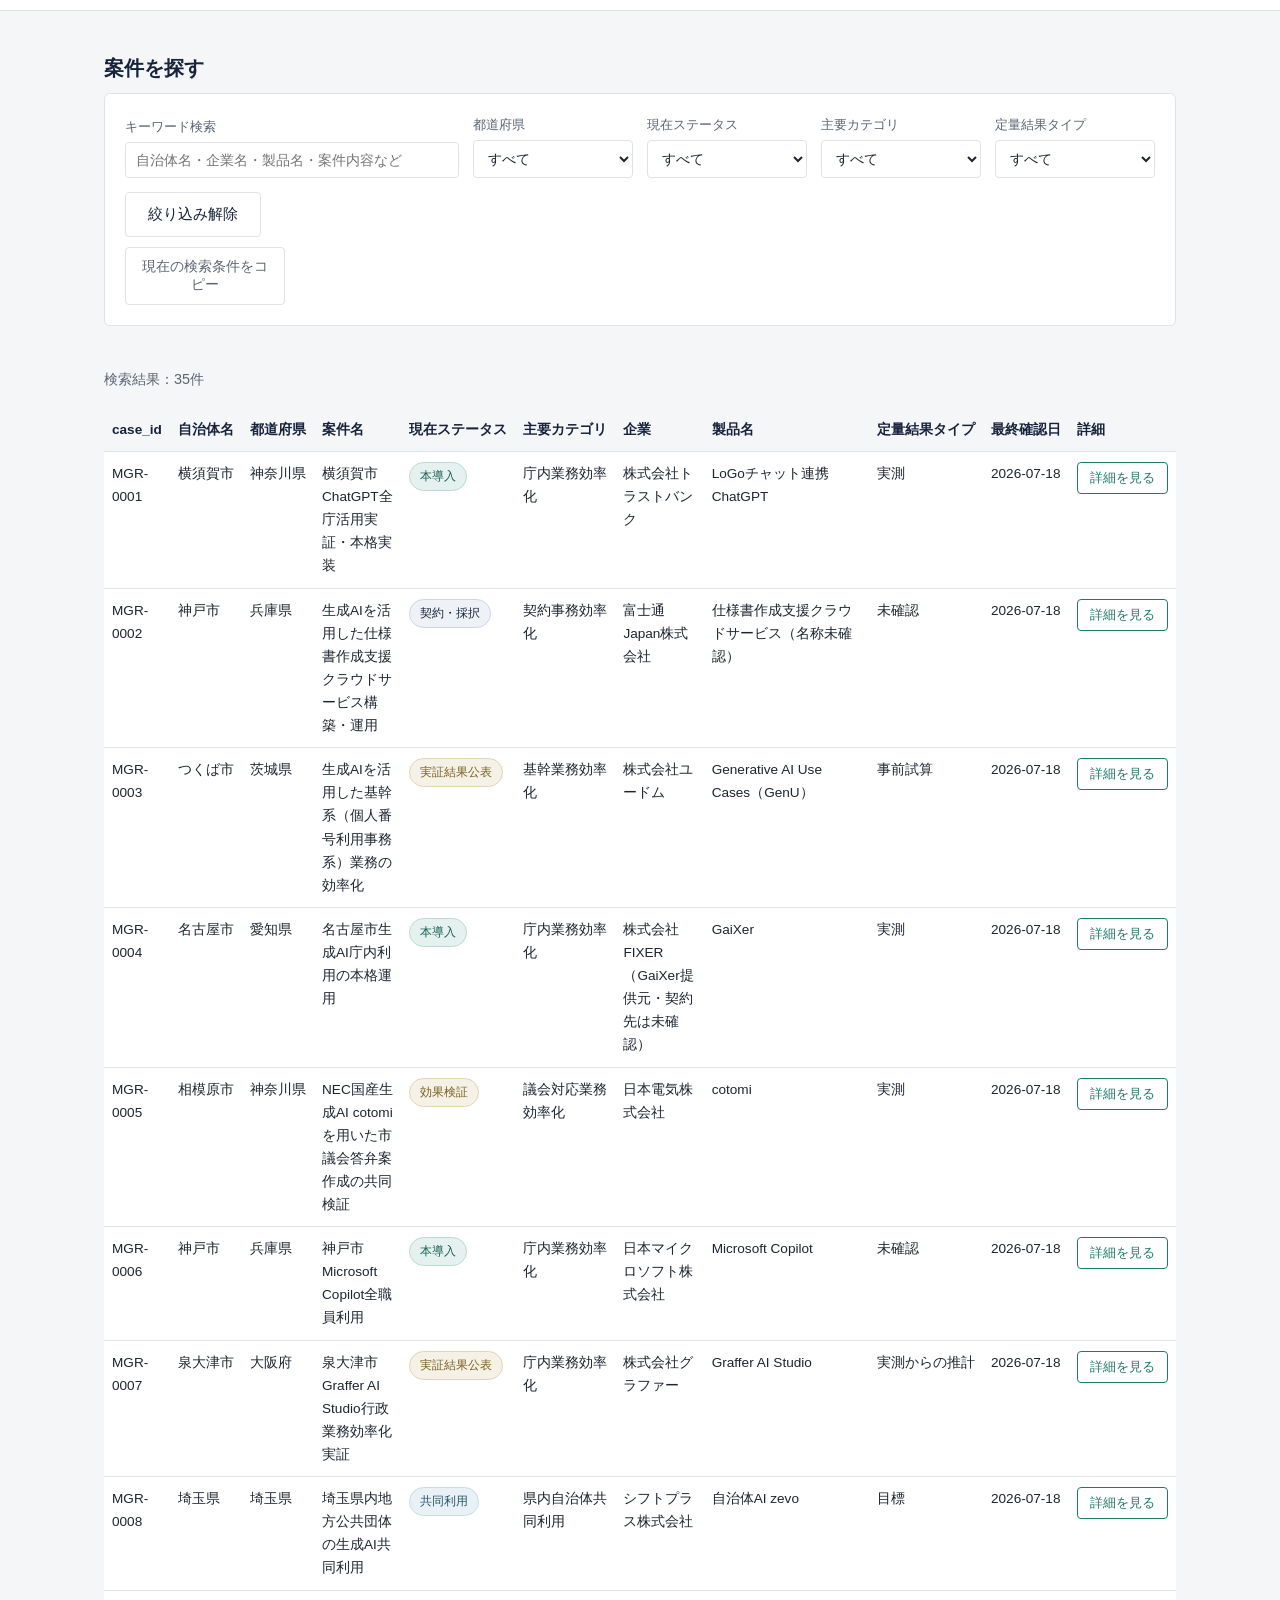
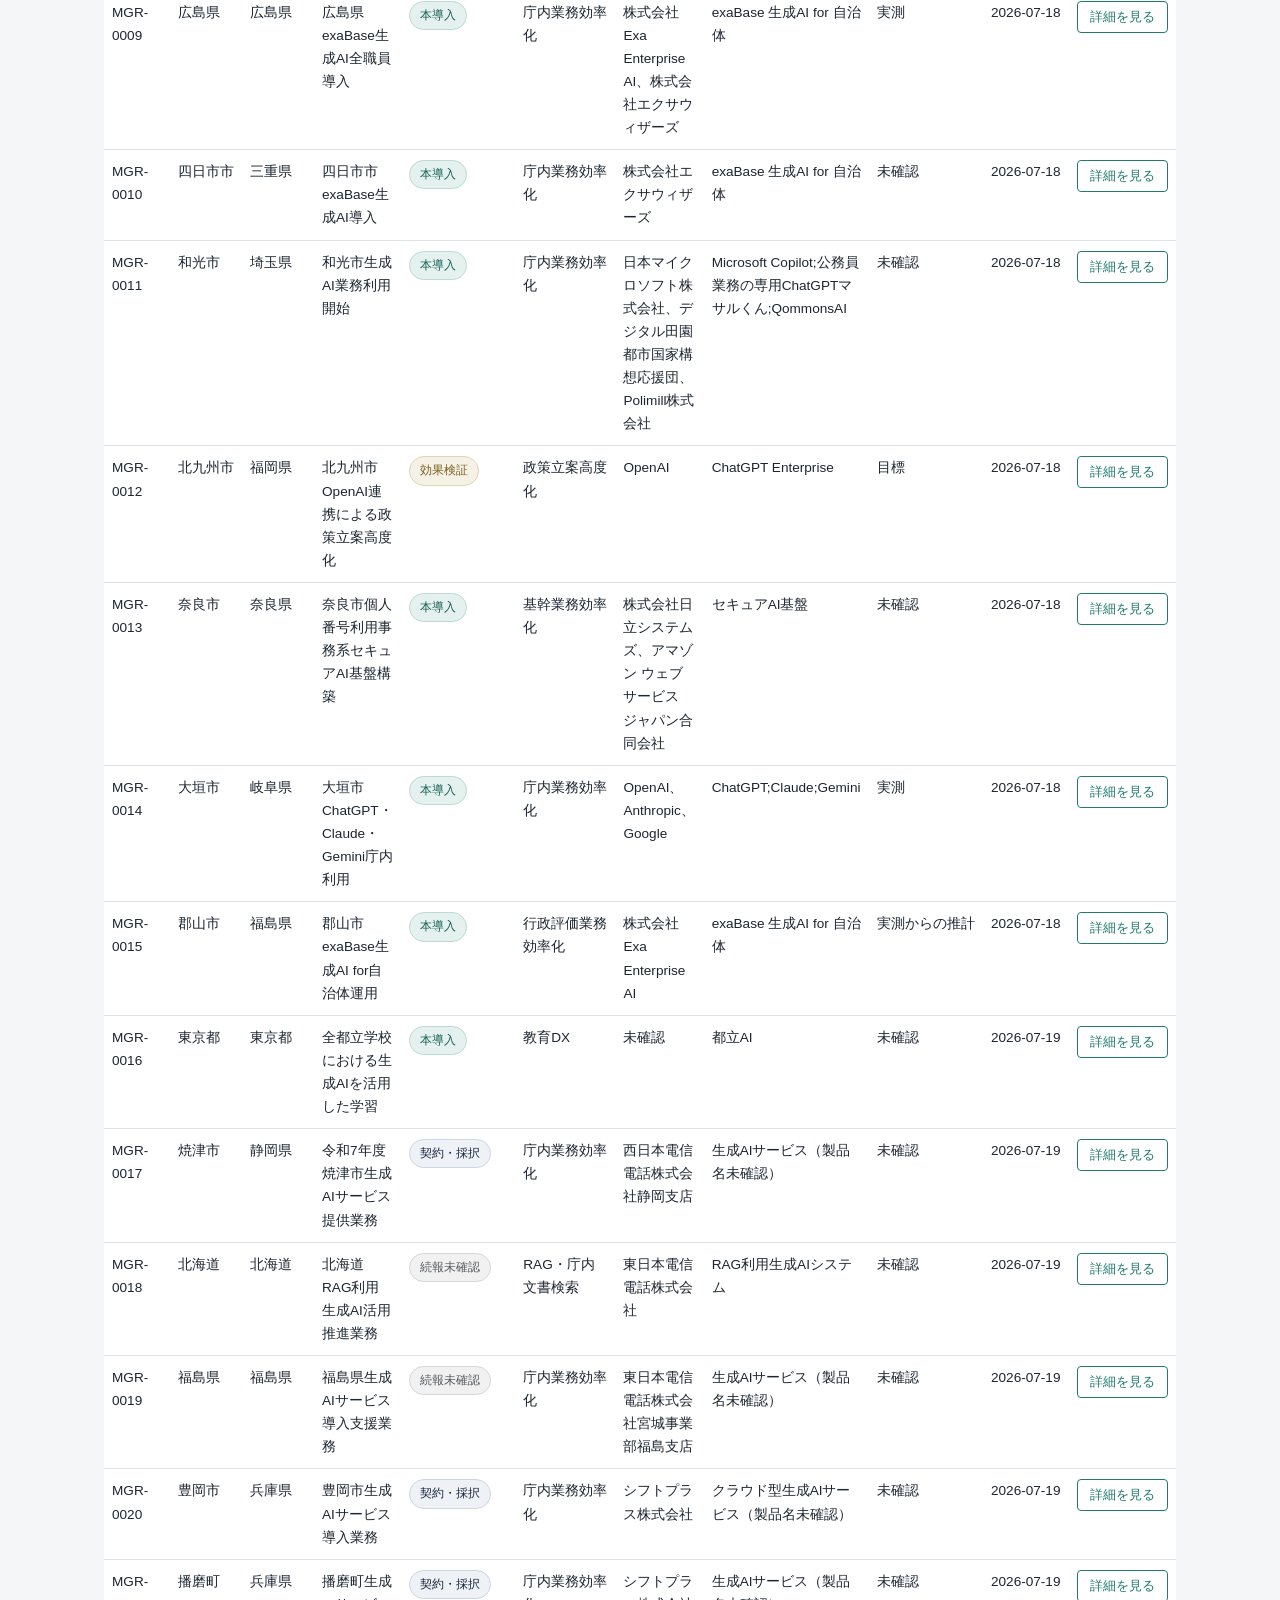
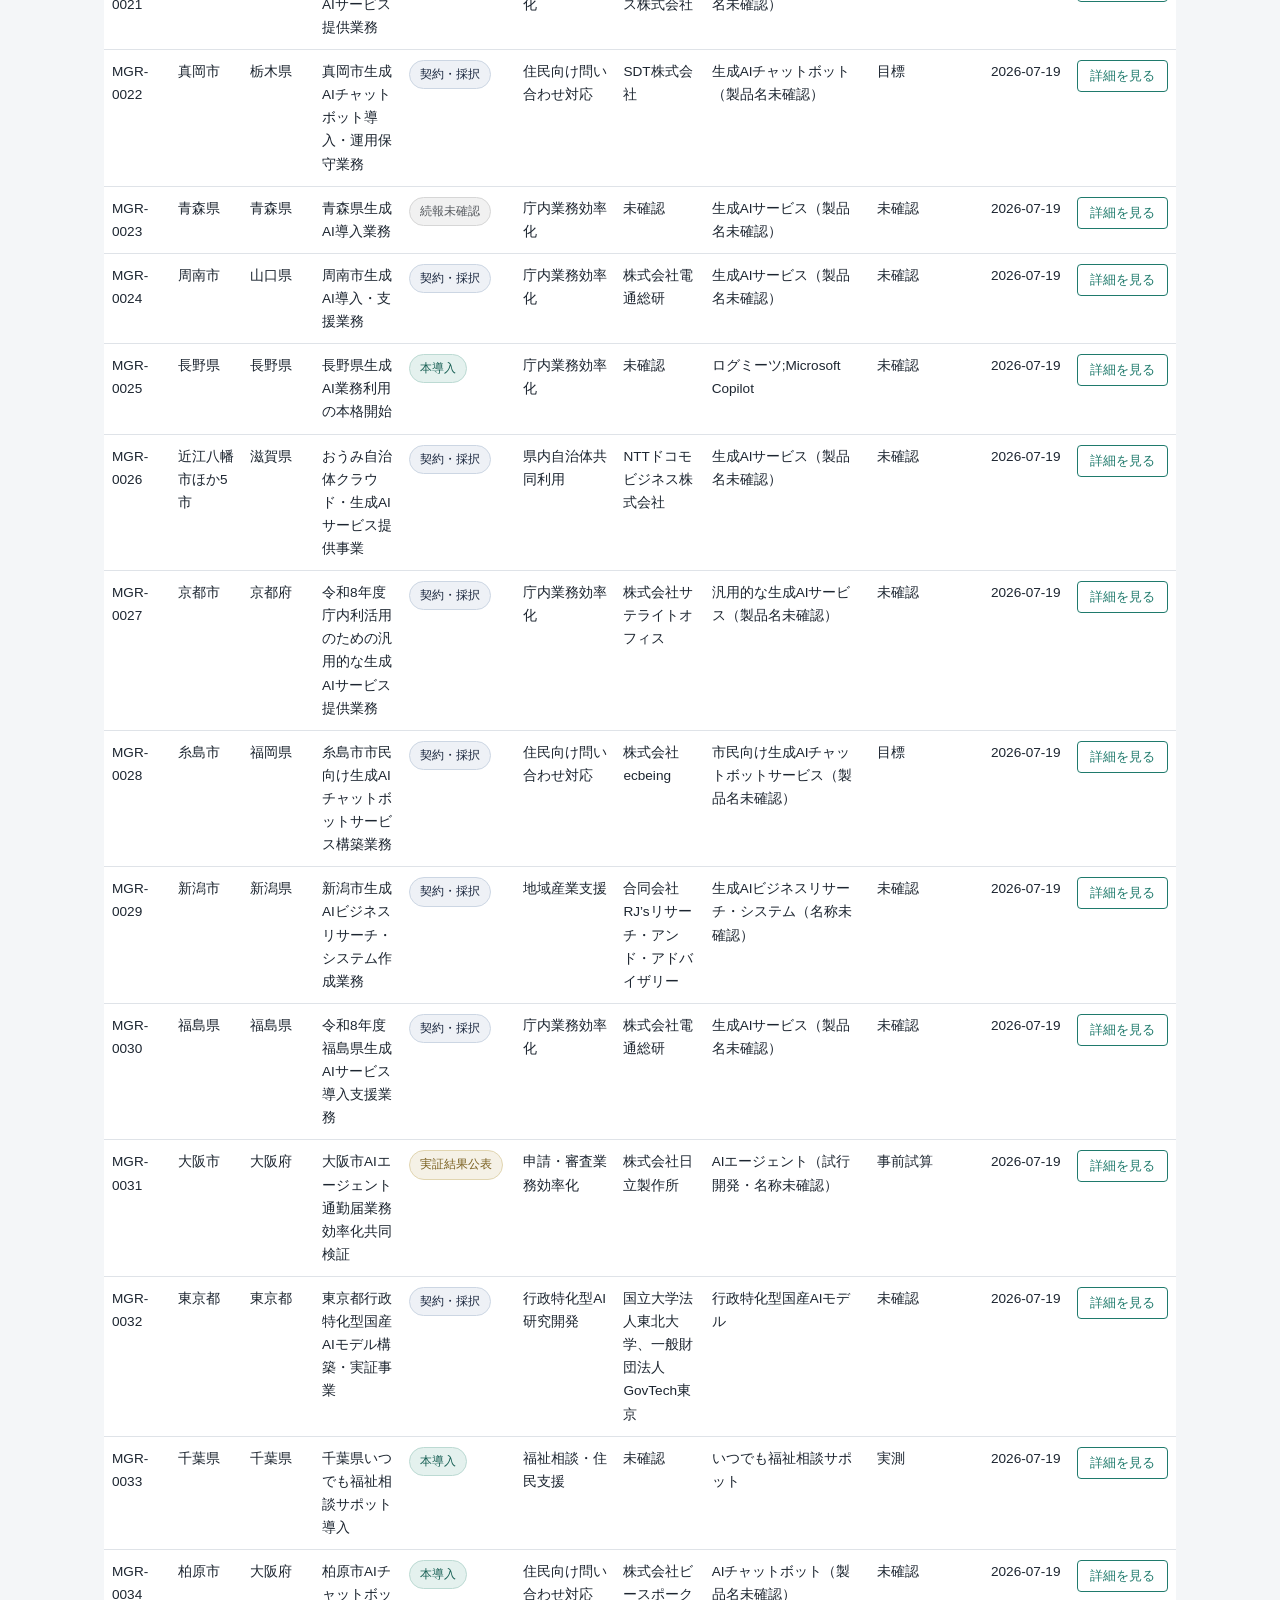
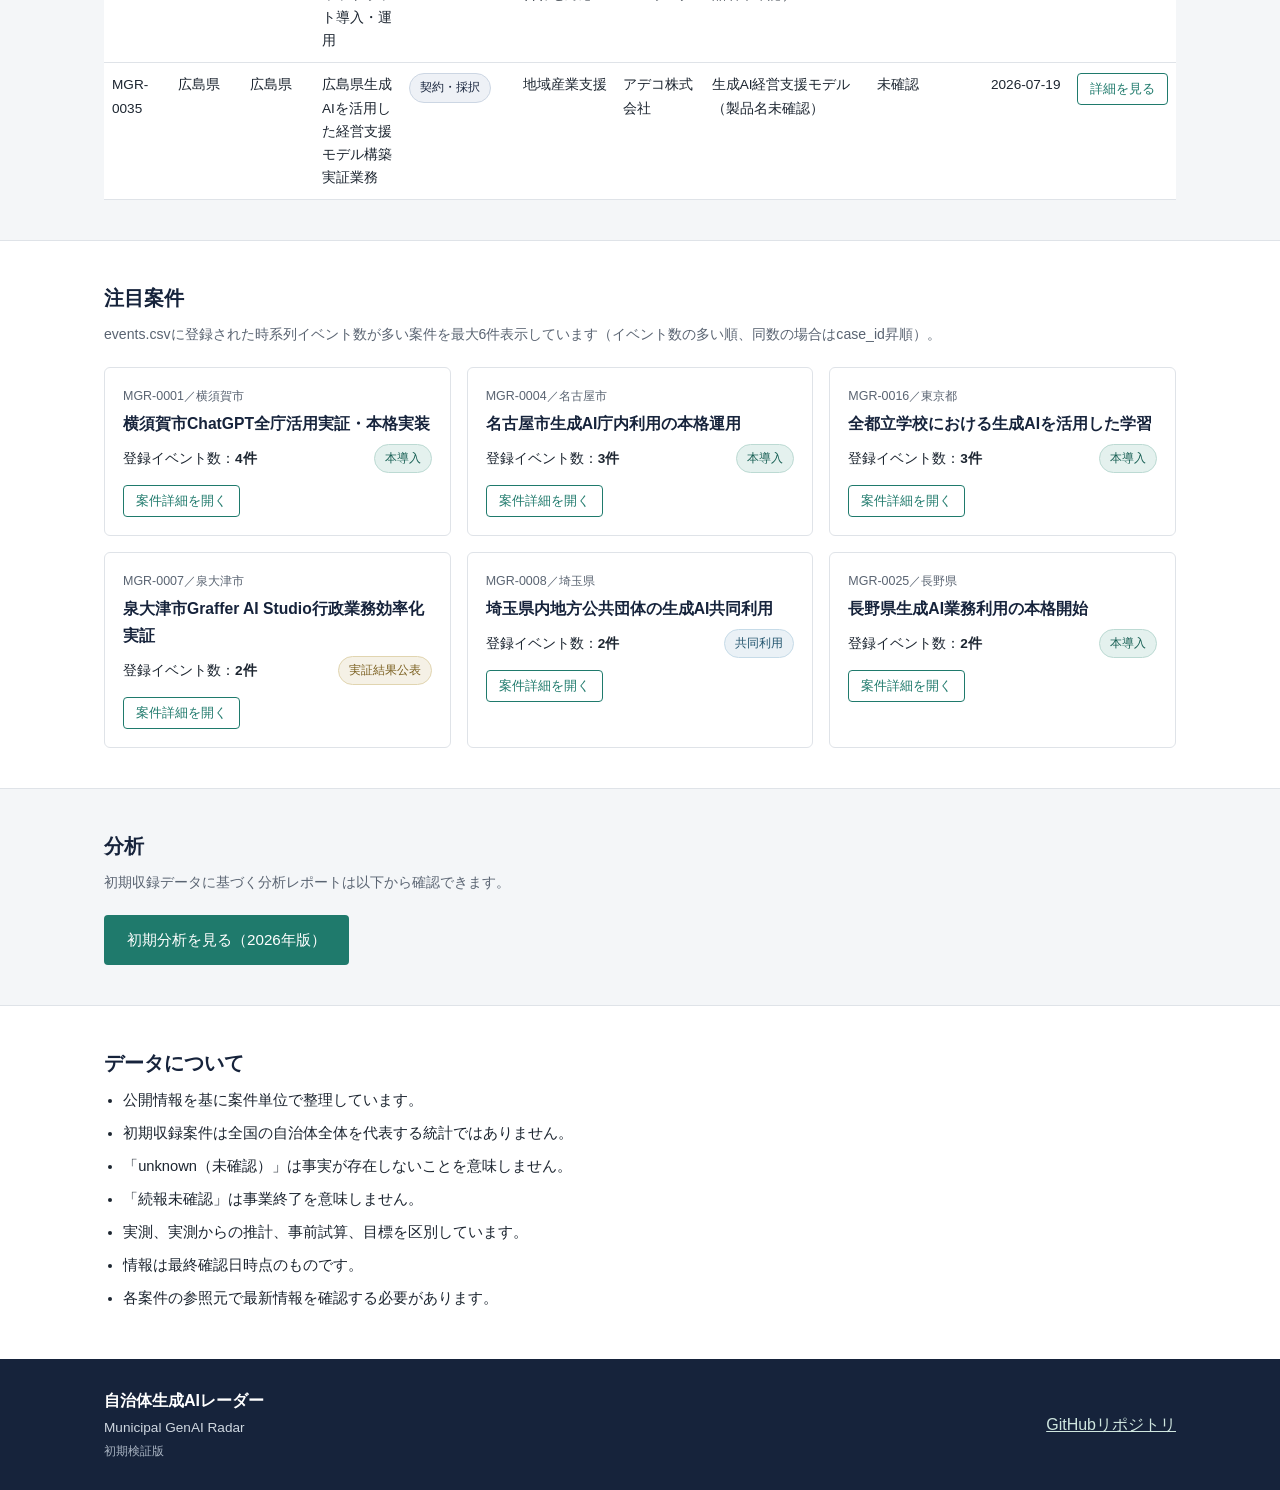
==== commit b7f92ea7: "Add recent updates and shareable URLs" ====
--- a/index.html
+++ b/index.html
@@ -38,7 +38,7 @@
       <p class="hero-lead">実証、契約、本導入、定量効果、共同利用、他自治体展開を<br class="hero-lead-break">公開情報に基づいて案件単位で整理しています。</p>
       <div class="hero-actions">
         <a href="#search" class="btn btn-primary">案件を検索する</a>
-        <a href="reports/2026-initial-analysis.md" class="btn btn-secondary">初期分析を見る</a>
+        <a href="analysis.html" class="btn btn-secondary">初期分析を見る</a>
       </div>
     </div>
   </section>
@@ -67,6 +67,25 @@
           <p class="summary-label">続報未確認</p>
           <p class="summary-desc">初期収録案件中の確認件数</p>
         </div>
+      </div>
+    </div>
+  </section>
+
+  <section class="recent-updates" id="recent-updates" aria-label="最近の追加・更新">
+    <div class="section-inner">
+      <h2 class="section-title">最近の追加・更新</h2>
+      <p class="section-note">自治体生成AIレーダーに最近追加された案件と、新しく確認されたイベントを表示しています。</p>
+
+      <div class="recent-block">
+        <h3 class="recent-subtitle">最近追加された案件</h3>
+        <p class="recent-note">登録順（case_idの番号が大きい順）に基づく表示です。発表日の新しさを意味しません。</p>
+        <div class="recent-grid" id="recent-cases-grid"></div>
+      </div>
+
+      <div class="recent-block">
+        <h3 class="recent-subtitle">最近確認されたイベント</h3>
+        <p class="recent-note">event_dateが確認できるイベントのみを対象とした表示です。</p>
+        <div class="recent-grid" id="recent-events-grid"></div>
       </div>
     </div>
   </section>
@@ -122,9 +141,11 @@
           </div>
           <div class="filter-field filter-field-action">
             <button type="reset" id="filter-reset" class="btn btn-outline">絞り込み解除</button>
+            <button type="button" id="filter-share-btn" class="btn btn-quiet">現在の検索条件をコピー</button>
           </div>
         </div>
       </form>
+      <p class="copy-status" id="filter-share-status" role="status" aria-live="polite"></p>
       <p class="result-count" id="result-count" role="status" aria-live="polite"></p>
 
       <div id="case-list-wrapper">
@@ -164,7 +185,7 @@
     <div class="section-inner">
       <h2 class="section-title">分析</h2>
       <p class="section-note">初期収録データに基づく分析レポートは以下から確認できます。</p>
-      <a href="reports/2026-initial-analysis.md" class="btn btn-secondary">初期分析を見る（2026年版）</a>
+      <a href="analysis.html" class="btn btn-secondary">初期分析を見る（2026年版）</a>
     </div>
   </section>
 
--- a/styles.css
+++ b/styles.css
@@ -334,6 +334,112 @@
   font-weight: 600;
 }
 
+/* Recent updates */
+
+.recent-updates {
+  padding: 32px 0;
+  border-top: 1px solid var(--color-border);
+}
+
+.recent-block {
+  margin-top: 24px;
+}
+
+.recent-block:first-of-type {
+  margin-top: 20px;
+}
+
+.recent-subtitle {
+  margin: 0 0 4px;
+  font-size: 1rem;
+  color: var(--color-navy);
+}
+
+.recent-note {
+  margin: 0 0 14px;
+  font-size: 0.78rem;
+  color: var(--color-text-muted);
+}
+
+.recent-grid {
+  display: grid;
+  grid-template-columns: repeat(2, 1fr);
+  gap: 14px;
+}
+
+.recent-card {
+  border: 1px solid var(--color-border);
+  border-radius: var(--radius-md);
+  padding: 16px;
+  background: #fff;
+}
+
+.recent-card-top {
+  display: flex;
+  justify-content: space-between;
+  align-items: flex-start;
+  gap: 8px;
+  margin-bottom: 8px;
+}
+
+.recent-card-title {
+  margin: 4px 0 8px;
+  font-weight: 600;
+  font-size: 0.95rem;
+  color: var(--color-navy);
+}
+
+.recent-card-muni {
+  margin: 0 0 8px;
+  font-size: 0.85rem;
+  color: var(--color-text);
+}
+
+.recent-card-meta {
+  font-size: 0.75rem;
+  color: var(--color-text-muted);
+  margin: 0 0 10px;
+}
+
+.recent-card-empty {
+  color: var(--color-text-muted);
+  font-size: 0.88rem;
+}
+
+/* Quiet / copy buttons */
+
+.btn-quiet {
+  background: transparent;
+  color: var(--color-text-muted);
+  border: 1px solid var(--color-border);
+  font-size: 0.85rem;
+  padding: 10px 16px;
+}
+
+.btn-quiet:hover {
+  color: var(--color-navy);
+  border-color: var(--color-navy);
+}
+
+.copy-status {
+  margin: 8px 0 0;
+  font-size: 0.82rem;
+  color: var(--color-accent);
+  min-height: 1.2em;
+}
+
+.copy-status.is-error {
+  color: #a13a2a;
+}
+
+.detail-copy-row {
+  margin: 16px 0 0;
+  display: flex;
+  align-items: center;
+  gap: 12px;
+  flex-wrap: wrap;
+}
+
 /* Search / filter */
 
 .search-section {
@@ -381,6 +487,8 @@
 
 .filter-field-action {
   display: flex;
+  flex-wrap: wrap;
+  gap: 10px;
 }
 
 .result-count {
@@ -773,6 +881,10 @@
 }
 
 @media (max-width: 720px) {
+  .recent-grid {
+    grid-template-columns: 1fr;
+  }
+
   .case-table {
     display: none;
   }
@@ -841,3 +953,80 @@
     text-align: left;
   }
 }
+
+/* Analysis page (analysis.html) */
+
+.analysis-updated {
+  margin: 0 0 28px;
+  color: var(--color-text-muted);
+  font-size: 0.9rem;
+}
+
+.quant-groups {
+  display: grid;
+  grid-template-columns: repeat(auto-fit, minmax(260px, 1fr));
+  gap: 16px;
+}
+
+.quant-group {
+  border: 1px solid var(--color-border);
+  border-radius: var(--radius-md);
+  padding: 18px;
+  background: #fff;
+}
+
+.quant-group-title {
+  margin: 0 0 12px;
+  font-weight: 700;
+  color: var(--color-navy);
+  font-size: 0.98rem;
+}
+
+.quant-group-count {
+  font-weight: 400;
+  color: var(--color-text-muted);
+  font-size: 0.85rem;
+}
+
+.quant-case {
+  margin: 0 0 10px;
+  font-size: 0.88rem;
+}
+
+.quant-case:last-child {
+  margin-bottom: 0;
+}
+
+.note-callout {
+  background: var(--color-accent-soft);
+  border: 1px solid #bcdad3;
+  border-radius: var(--radius-md);
+  padding: 14px 18px;
+  margin: 16px 0;
+  font-size: 0.9rem;
+  color: var(--color-text);
+}
+
+.disclaimer-box {
+  background: var(--color-bg-alt);
+  border: 1px solid var(--color-border);
+  border-radius: var(--radius-md);
+  padding: 20px;
+  font-size: 0.9rem;
+  color: var(--color-text);
+}
+
+.table-scroll {
+  width: 100%;
+  overflow-x: auto;
+}
+
+.table-scroll .case-table {
+  min-width: 560px;
+}
+
+@media (max-width: 600px) {
+  .analysis-updated {
+    margin-bottom: 20px;
+  }
+}
